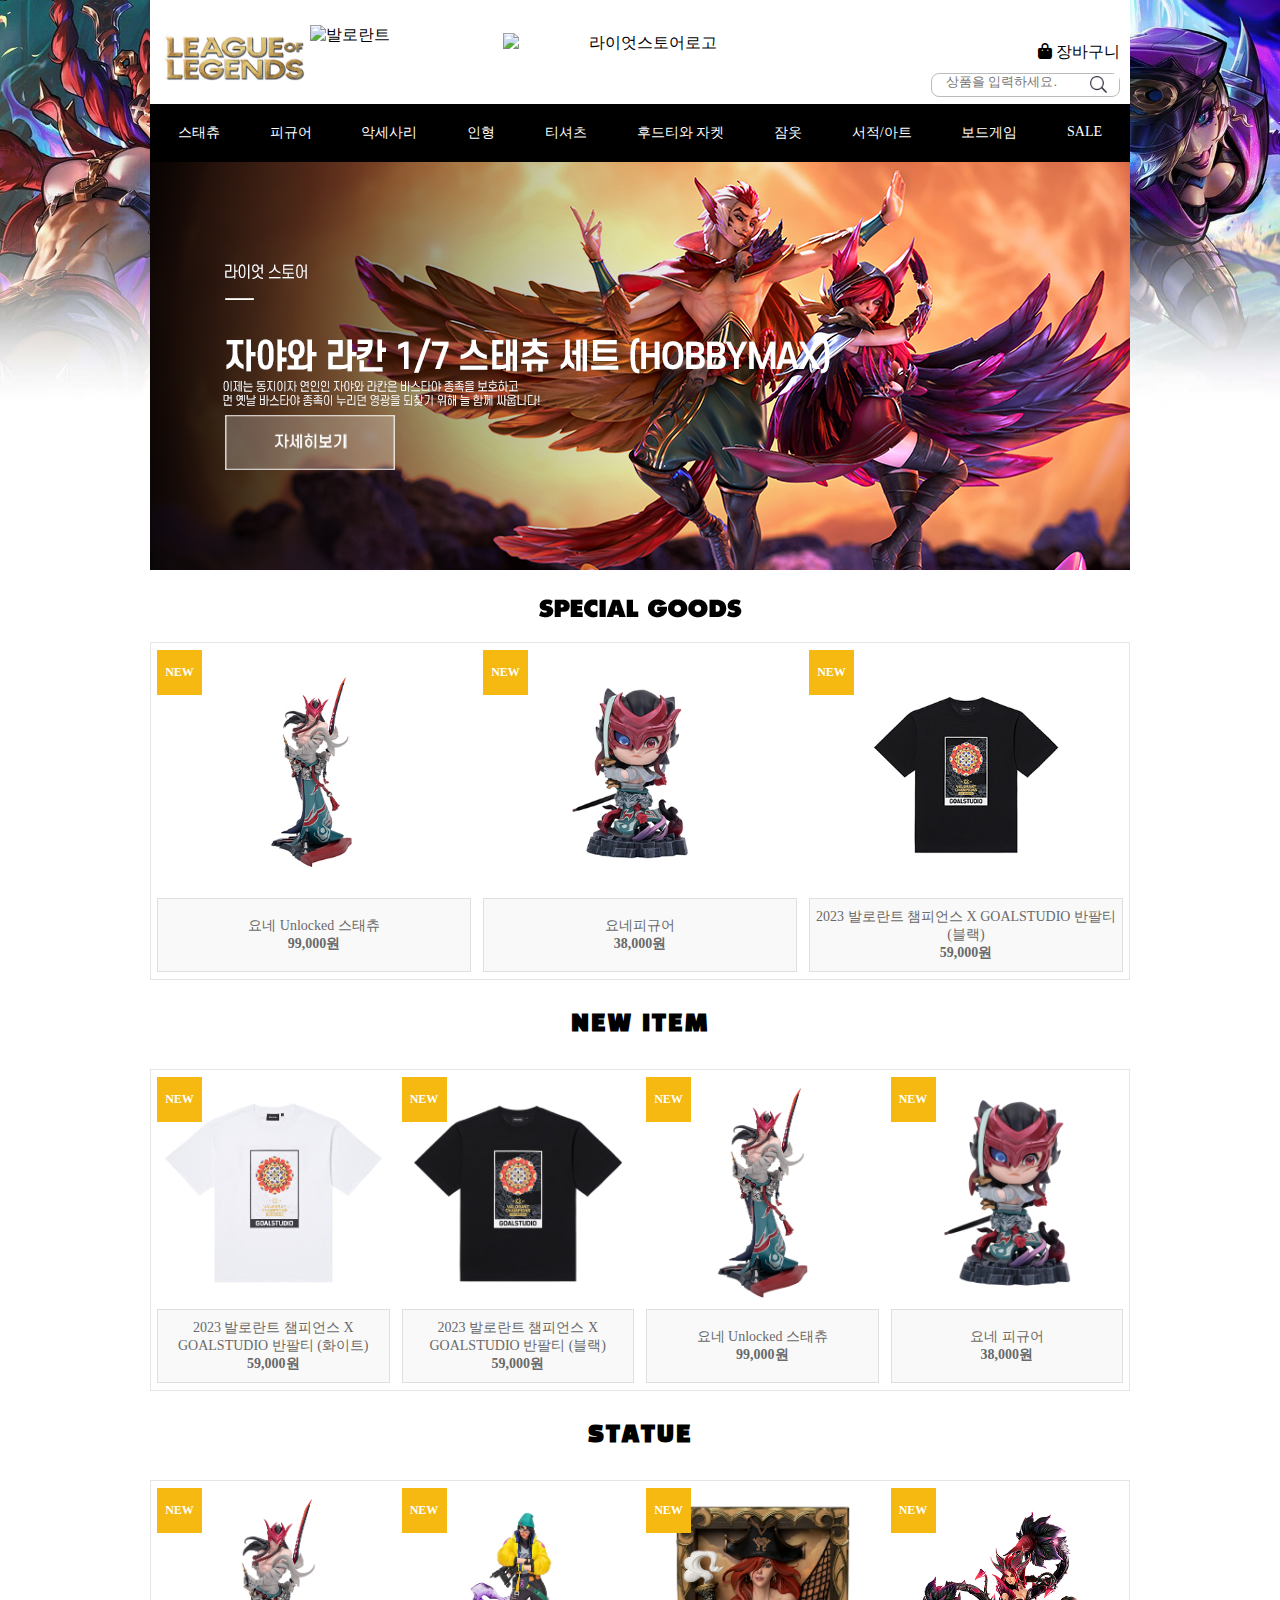
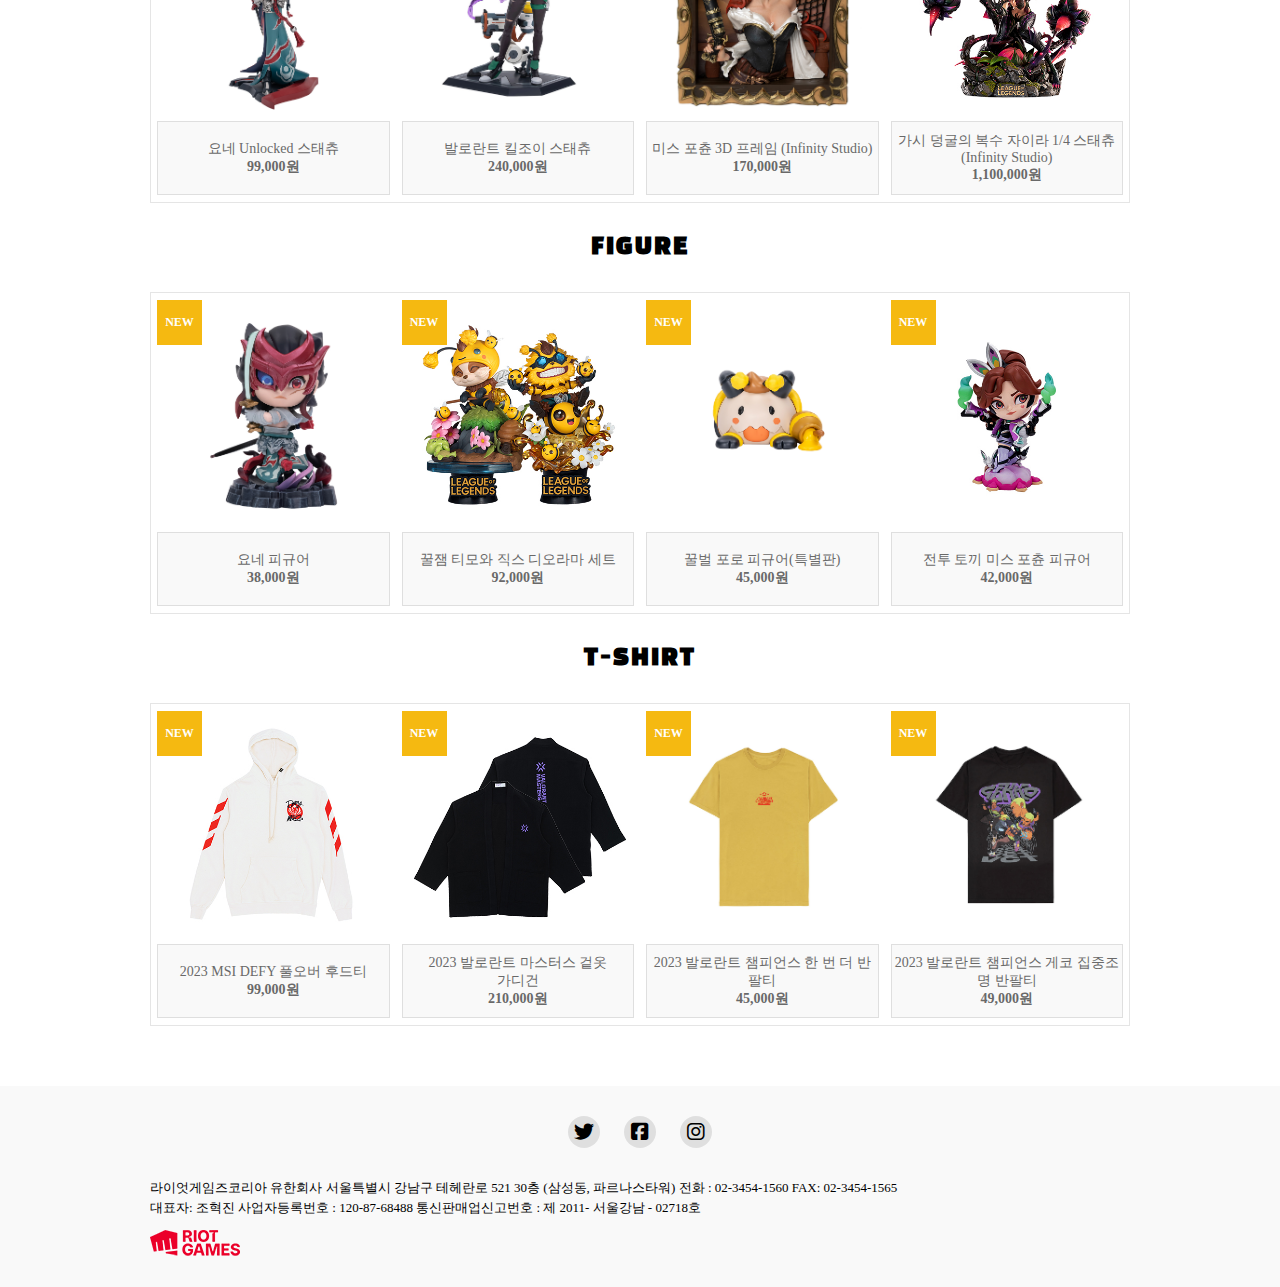
==== index.html @ c75b3605 "lol" ====
<!DOCTYPE html>
<html lang="ko">
  <head>
    <meta charset="UTF-8" />
    <meta name="viewport" content="width=device-width, initial-scale=1.0" />
    <title>Document</title>
    <link rel="stylesheet" href="./css/store.css" />
    <link rel="stylesheet" href="./css/hf.css" />
    <link
      rel="stylesheet"
      href="https://cdnjs.cloudflare.com/ajax/libs/font-awesome/6.4.2/css/all.min.css"
    />
    <link rel="preconnect" href="https://fonts.googleapis.com" />
    <link rel="preconnect" href="https://fonts.gstatic.com" crossorigin />
    <link
      href="https://fonts.googleapis.com/css2?family=Black+Han+Sans&display=swap"
      rel="stylesheet"
    />
    <script
      src="https://cdnjs.cloudflare.com/ajax/libs/jquery/1.12.4/jquery.min.js"
      integrity="sha512-jGsMH83oKe9asCpkOVkBnUrDDTp8wl+adkB2D+//JtlxO4SrLoJdhbOysIFQJloQFD+C4Fl1rMsQZF76JjV0eQ=="
      crossorigin="anonymous"
      referrerpolicy="no-referrer"
    ></script>
  </head>
  <body>
    <div id="wrap_store">
      <div class="wrap_head"></div>
      <!-- 카테고리 -->
      <div class="wrap_nav">
        <nav class="nav_list">
          <a href="#"><span>스태츄</span></a>
          <a href="#"><span>피규어</span></a>
          <a href="#"><span>악세사리</span></a>
          <a href="#"><span>인형</span></a>
          <a href="#"><span>티셔츠</span></a>
          <a href="#"><span>후드티와 자켓</span></a>
          <a href="#"><span>잠옷</span></a>
          <a href="#"><span>서적/아트</span></a>
          <a href="#"><span>보드게임</span></a>
          <a href="#"><span>SALE</span></a>
        </nav>
      </div>
      <!-- 메인이미지 -->
      <div class="wrap_img">
        <img
          src="./images/fb3252767ff8554541d62a13c228af9a1608fdbe.jpg"
          alt="메인이미지"
        />
      </div>
      <!-- 스페셜상품 -->
      <div class="wrap_good">
        <h2 class="title1_h2"></h2>
        <div class="wrap_good_items">
          <div class="wrap_item1">
            <div class="box_item">
              <span class="option new" ::before>
                <span class="option_text">NEW</span>
              </span>
            </div>
            <div class="item1_img">
              <div class="back">
                <a href="#"><i class="fas fa-search"></i></a>
                <a href="#"><i class="fa-solid fa-cart-shopping"></i></a>
              </div>
            </div>
            <div class="item_name">
              <p class="txt">요네 Unlocked 스태츄</p>
              <b>99,000원</b>
            </div>
          </div>
          <div class="wrap_item2">
            <div class="box_item">
              <span class="option new" ::before>
                <span class="option_text">NEW</span>
              </span>
            </div>
            <div class="item2_img">
              <div class="back">
                <a href="#"><i class="fas fa-search"></i></a>
                <a href="#"><i class="fa-solid fa-cart-shopping"></i></a>
              </div>
            </div>
            <div class="item_name">
              <p>요네피규어</p>
              <b>38,000원</b>
            </div>
          </div>
          <div class="wrap_item3">
            <div class="box_item">
              <span class="option new" ::before>
                <span class="option_text">NEW</span>
              </span>
            </div>
            <div class="item3_img">
              <div class="back">
                <a href="#"><i class="fas fa-search"></i></a>
                <a href="#"><i class="fa-solid fa-cart-shopping"></i></a>
              </div>
            </div>
            <div class="item_name">
              <p class="txt">
                2023 발로란트 챔피언스 X GOALSTUDIO 반팔티 (블랙)
              </p>
              <b>59,000원</b>
            </div>
          </div>
        </div>
      </div>
      <!-- 상품목록 -->
      <div class="wrap_list">
        <!-- 신상품 New item -->
        <div class="wrap_content1">
          <h2 class="title2_h2">NEW ITEM</h2>
          <div class="wrap_good_list">
            <div class="wrap_list1">
              <div class="box_item">
                <span class="option new" ::before>
                  <span class="option_text">NEW</span>
                </span>
              </div>
              <div class="list1_img">
                <div class="back">
                  <a href="detail.html"><i class="fas fa-search"></i></a>
                  <a href="#"><i class="fa-solid fa-cart-shopping"></i></a>
                </div>
              </div>
              <div class="item_name">
                <p>2023 발로란트 챔피언스 X GOALSTUDIO 반팔티 (화이트)</p>
                <b>59,000원</b>
              </div>
            </div>
            <div class="wrap_list2">
              <div class="box_item">
                <span class="option new" ::before>
                  <span class="option_text">NEW</span>
                </span>
              </div>
              <div class="list2_img">
                <div class="back">
                  <a href="detail.html"><i class="fas fa-search"></i></a>
                  <a href="#"><i class="fa-solid fa-cart-shopping"></i></a>
                </div>
              </div>
              <div class="item_name">
                <p>2023 발로란트 챔피언스 X GOALSTUDIO 반팔티 (블랙)</p>
                <b>59,000원</b>
              </div>
            </div>
            <div class="wrap_list3">
              <div class="box_item">
                <span class="option new" ::before>
                  <span class="option_text">NEW</span>
                </span>
              </div>

              <div class="list3_img">
                <div class="back">
                  <a href="#"><i class="fas fa-search"></i></a>
                  <a href="#"><i class="fa-solid fa-cart-shopping"></i></a>
                </div>
              </div>
              <div class="item_name">
                <p>요네 Unlocked 스태츄</p>
                <b>99,000원</b>
              </div>
            </div>
            <div class="wrap_list4">
              <div class="box_item">
                <span class="option new" ::before>
                  <span class="option_text">NEW</span>
                </span>
              </div>
              <div class="list4_img">
                <div class="back">
                  <a href="#"><i class="fas fa-search"></i></a>
                  <a href="#"><i class="fa-solid fa-cart-shopping"></i></a>
                </div>
              </div>
              <div class="item_name">
                <p>요네 피규어</p>
                <b>38,000원</b>
              </div>
            </div>
          </div>
        </div>
        <!-- 스태츄 statue -->
        <div class="wrap_content2">
          <h2 class="title2_h2">STATUE</h2>
          <div class="wrap_good_statue">
            <div class="wrap_statue1">
              <div class="box_item">
                <span class="option new" ::before>
                  <span class="option_text">NEW</span>
                </span>
              </div>

              <div class="statue1_img">
                <div class="back">
                  <a href="#"><i class="fas fa-search"></i></a>
                  <a href="#"><i class="fa-solid fa-cart-shopping"></i></a>
                </div>
              </div>
              <div class="item_name">
                <p>요네 Unlocked 스태츄</p>
                <b>99,000원</b>
              </div>
            </div>
            <div class="wrap_statue2">
              <div class="box_item">
                <span class="option new" ::before>
                  <span class="option_text">NEW</span>
                </span>
              </div>
              <div class="statue2_img">
                <div class="back">
                  <a href="#"><i class="fas fa-search"></i></a>
                  <a href="#"><i class="fa-solid fa-cart-shopping"></i></a>
                </div>
              </div>
              <div class="item_name">
                <p>발로란트 킬조이 스태츄</p>
                <b>240,000원</b>
              </div>
            </div>
            <div class="wrap_statue3">
              <div class="box_item">
                <span class="option new" ::before>
                  <span class="option_text">NEW</span>
                </span>
              </div>

              <div class="statue3_img">
                <div class="back">
                  <a href="#"><i class="fas fa-search"></i></a>
                  <a href="#"><i class="fa-solid fa-cart-shopping"></i></a>
                </div>
              </div>
              <div class="item_name">
                <p>미스 포츈 3D 프레임 (Infinity Studio)</p>
                <b>170,000원</b>
              </div>
            </div>
            <div class="wrap_statue4">
              <div class="box_item">
                <span class="option new" ::before>
                  <span class="option_text">NEW</span>
                </span>
              </div>
              <div class="statue4_img">
                <div class="back">
                  <a href="#"><i class="fas fa-search"></i></a>
                  <a href="#"><i class="fa-solid fa-cart-shopping"></i></a>
                </div>
              </div>
              <div class="item_name">
                <p>가시 덩굴의 복수 자이라 1/4 스태츄 (Infinity Studio)</p>
                <b>1,100,000원</b>
              </div>
            </div>
          </div>
        </div>
        <!-- 피규어 Figure-->
        <div class="wrap_content3">
          <h2 class="title2_h2">FIGURE</h2>
          <div class="wrap_good_figure">
            <div class="wrap_figure1">
              <div class="box_item">
                <span class="option new" ::before>
                  <span class="option_text">NEW</span>
                </span>
              </div>

              <div class="figure1_img">
                <div class="back">
                  <a href="#"><i class="fas fa-search"></i></a>
                  <a href="#"><i class="fa-solid fa-cart-shopping"></i></a>
                </div>
              </div>
              <div class="item_name">
                <p>요네 피규어</p>
                <b>38,000원</b>
              </div>
            </div>
            <div class="wrap_figure2">
              <div class="box_item">
                <span class="option new" ::before>
                  <span class="option_text">NEW</span>
                </span>
              </div>
              <div class="figure2_img">
                <div class="back">
                  <a href="#"><i class="fas fa-search"></i></a>
                  <a href="#"><i class="fa-solid fa-cart-shopping"></i></a>
                </div>
              </div>
              <div class="item_name">
                <p>꿀잼 티모와 직스 디오라마 세트</p>
                <b>92,000원</b>
              </div>
            </div>
            <div class="wrap_figure3">
              <div class="box_item">
                <span class="option new" ::before>
                  <span class="option_text">NEW</span>
                </span>
              </div>

              <div class="figure3_img">
                <div class="back">
                  <a href="#"><i class="fas fa-search"></i></a>
                  <a href="#"><i class="fa-solid fa-cart-shopping"></i></a>
                </div>
              </div>
              <div class="item_name">
                <p>꿀벌 포로 피규어(특별판)</p>
                <b>45,000원</b>
              </div>
            </div>
            <div class="wrap_figure4">
              <div class="box_item">
                <span class="option new" ::before>
                  <span class="option_text">NEW</span>
                </span>
              </div>
              <div class="figure4_img">
                <div class="back">
                  <a href="#"><i class="fas fa-search"></i></a>
                  <a href="#"><i class="fa-solid fa-cart-shopping"></i></a>
                </div>
              </div>
              <div class="item_name">
                <p>전투 토끼 미스 포츈 피규어</p>
                <b>42,000원</b>
              </div>
            </div>
          </div>
        </div>
        <div class="wrap_content4">
          <h2 class="title2_h2">T-SHIRT</h2>
          <div class="wrap_good_shirt">
            <div class="wrap_shirt1">
              <div class="box_item">
                <span class="option new" ::before>
                  <span class="option_text">NEW</span>
                </span>
              </div>

              <div class="shirt1_img">
                <div class="back">
                  <a href="#"><i class="fas fa-search"></i></a>
                  <a href="#"><i class="fa-solid fa-cart-shopping"></i></a>
                </div>
              </div>
              <div class="item_name">
                <p>2023 MSI DEFY 풀오버 후드티</p>
                <b>99,000원</b>
              </div>
            </div>
            <div class="wrap_shirt2">
              <div class="box_item">
                <span class="option new" ::before>
                  <span class="option_text">NEW</span>
                </span>
              </div>
              <div class="shirt2_img">
                <div class="back">
                  <a href="#"><i class="fas fa-search"></i></a>
                  <a href="#"><i class="fa-solid fa-cart-shopping"></i></a>
                </div>
              </div>
              <div class="item_name">
                <p>
                  2023 발로란트 마스터스 겉옷<br />
                  가디건
                </p>
                <b>210,000원</b>
              </div>
            </div>
            <div class="wrap_shirt3">
              <div class="box_item">
                <span class="option new" ::before>
                  <span class="option_text">NEW</span>
                </span>
              </div>

              <div class="shirt3_img">
                <div class="back">
                  <a href="#"><i class="fas fa-search"></i></a>
                  <a href="#"><i class="fa-solid fa-cart-shopping"></i></a>
                </div>
              </div>
              <div class="item_name">
                <p>2023 발로란트 챔피언스 한 번 더 반팔티</p>
                <b>45,000원</b>
              </div>
            </div>
            <div class="wrap_shirt4">
              <div class="box_item">
                <span class="option new" ::before>
                  <span class="option_text">NEW</span>
                </span>
              </div>
              <div class="shirt4_img">
                <div class="back">
                  <a href="#"><i class="fas fa-search"></i></a>
                  <a href="#"><i class="fa-solid fa-cart-shopping"></i></a>
                </div>
              </div>
              <div class="item_name">
                <p>2023 발로란트 챔피언스 게코 집중조명 반팔티</p>
                <b>49,000원</b>
              </div>
            </div>
          </div>
        </div>
      </div>
    </div>

    <div class="store_footer"></div>

    <script src="./js/common.js"></script>
  </body>
</html>
---- css/store.css ----
@charset "UTF-8";
* {
  padding: 0;
  margin: 0;
}
a {
  text-decoration: none;
  color: inherit;
}
/* input 클릭시 안에 테두리 제거 */
input:focus {
  outline: none;
}
b {
  font-weight: bold;
}
h2 {
  font-family: "Black Han Sans", sans-serif;
  letter-spacing: 2px;
  font-size: 23px;
}
/* body 배경화면 */
body {
  background-image: url(../images/i8268737542.jpg);
  background-repeat: no-repeat;
  background-size: 100% auto;
}
/* 페이지 크기 */
#wrap_store {
  background-color: #fff;
  max-width: 980px;
  margin: 0 auto;
}
/* 후버했을때 이미지  */
.wrap_good img,
.wrap_list img {
  position: relative;
  transition: all 0.5s;
}
/* 이미지 뒤에 내용 숨기기 */
.wrap_good .back,
.wrap_list .back {
  position: absolute;
  background: rgba(0, 0, 0, 0.5);
  width: 100%;
  height: 100%;
  display: flex;
  color: #fff;
  font-size: 30px;
  align-items: center;
  justify-content: center;
  opacity: 0;
}
/* 후버헀을때 .back 내용 보여주기 */
.wrap_good .back:hover,
.wrap_list .back:hover {
  opacity: 1;
  transition: 0.5s;
}
.wrap_good .back a,
.wrap_list .back a {
  margin: 0 10px;
}
/* 리그오브레전드 로고 */
#riot-store {
  position: absolute;
  top: 32px;
  left: 0px;
  width: 150px;
  height: 52px;
}
/* 발로란트 로고 */
#Valorant {
  position: absolute;
  top: 25px;
  left: 150px;
  width: 90px;
  height: 62.63px;
}
/* 라이엇스토어 로고 */
#riot-store_logo {
  display: inline-block;
  max-width: 467px;
  padding-top: 33px;
  padding-bottom: 20px;
  margin: 0 auto;
  text-align: center;
  position: relative;
}
/* 라이엇스토어 로고이미지 크기 */
.wrap_head .lol_logo .riot-store_logoimg {
  display: inline-block;
  width: 285px;
}
/* nav 카테고리 */
.wrap_nav {
  position: relative;
  background-color: #000;
  padding: 0 20px 0 20px;
}
.wrap_nav .nav_list {
  padding: 20px 0;
  white-space: nowrap;
  display: flex;
  justify-content: space-between;
}
.wrap_nav .nav_list a {
  color: #fff;
  font-size: 14px;
  vertical-align: middle;
  height: 18px;
}
.wrap_nav .nav_list span {
  margin: 0 8px;
}

/* 상품목록(special_goods */
.wrap_good .title1_h2 {
  background-image: url(../images/tit_special_goods.png);
  text-align: center;
  width: 100%;
  height: 68px;
  background-repeat: no-repeat;
  background-position: 50% 50%;
}

/* 옵션 new  */
.wrap_good_items {
  position: relative;
  display: flex;
  justify-content: space-between;
  border: 1px solid rgba(0, 0, 0, 0.1);
}
/* 스페셜상품 3개 리스트 크기 */
.wrap_good_items > div {
  width: 32.5%;
  padding: 7px 6px;
}
/* NEW 박스 */
.wrap_good_items .box_item .option {
  background-color: rgb(245, 185, 17);
  color: rgb(255, 255, 255);
  font-weight: bold;
  display: block;
  position: absolute;
  width: 45px;
  height: 45px;
  z-index: 1;
  font-size: 12px;
  display: flex;
  align-items: center;
  justify-content: center;
}
/* 상품 이름 및 가격 */
.wrap_good_items .item_name {
  position: relative;
  background-color: #f9f9f9;
  display: flex;
  flex-direction: column;
  justify-content: center;
  height: 74px;
  text-align: center;
  font-size: 14px;
  color: #696969;
  box-sizing: border-box;
  border: 1px solid rgba(0, 0, 0, 0.1);
}
/* 이미지 크기 */
.wrap_good_items .item1_img,
.item2_img,
.item3_img {
  background-repeat: no-repeat;
  background-size: cover;
  background-position: 50% 50%;
  position: relative;
  padding-bottom: 78.86%;
  width: 100%;
  overflow: hidden;
}
/* 각 상품 이미지 */
.wrap_good_items .wrap_item1 .item1_img {
  background-image: url(../images/838ac621820809ecd038a1af10cb50bce41c3e02.jpg);
}
.wrap_good_items .wrap_item2 .item2_img {
  background-image: url(../images/c955e456f5ebb3f2967bccaa2443e8862cb1e2c4.jpg);
}
.wrap_good_items .wrap_item3 .item3_img {
  background-image: url(../images/fd10b93ea2da5cdd455cbed3bfba42358416c0bc.jpg);
}

/* wrap_list 신상품 */
.wrap_good_list {
  position: relative;
  display: flex;
  justify-content: space-between;
  border: 1px solid rgba(0, 0, 0, 0.1);
}
.wrap_good_list > div {
  width: 24%;
  padding: 7px 6px;
}
.wrap_good_list .box_item .option {
  background-color: rgb(245, 185, 17);
  color: rgb(255, 255, 255);
  font-weight: bold;
  display: block;
  position: absolute;
  width: 45px;
  height: 45px;
  z-index: 1;
  font-size: 12px;
  display: flex;
  align-items: center;
  justify-content: center;
}
.wrap_list .title2_h2 {
  padding: 30px 0;
  text-align: center;
}
.wrap_good_list .item_name {
  position: relative;
  background-color: #f9f9f9;
  display: flex;
  flex-direction: column;
  justify-content: center;
  height: 74px;
  text-align: center;
  font-size: 14px;
  color: #696969;
  box-sizing: border-box;
  border: 1px solid rgba(0, 0, 0, 0.1);
}
.wrap_good_list .list1_img,
.list2_img,
.list3_img,
.list4_img {
  background-repeat: no-repeat;
  background-size: cover;
  background-position: 50% 50%;
  position: relative;
  padding-bottom: 100%;
  width: 100%;
  overflow: hidden;
}
.wrap_good_list .wrap_list1 .list1_img {
  background-image: url(../images/list_1.jpg);
}
.wrap_good_list .wrap_list2 .list2_img {
  background-image: url(../images/list_2.jpg);
}
.wrap_good_list .wrap_list3 .list3_img {
  background-image: url(../images/list_3.jpg);
}
.wrap_good_list .wrap_list4 .list4_img {
  background-image: url(../images/list_4.jpg);
}
/* 스태츄 statue */
.wrap_good_statue {
  position: relative;
  display: flex;
  justify-content: space-between;
  border: 1px solid rgba(0, 0, 0, 0.1);
}
.wrap_good_statue > div {
  width: 24%;
  padding: 7px 6px;
}
.wrap_good_statue .box_item .option {
  background-color: rgb(245, 185, 17);
  color: rgb(255, 255, 255);
  font-weight: bold;
  display: block;
  position: absolute;
  width: 45px;
  height: 45px;
  z-index: 1;
  font-size: 12px;
  display: flex;
  align-items: center;
  justify-content: center;
}
.wrap_good_statue .item_name {
  position: relative;
  background-color: #f9f9f9;
  display: flex;
  flex-direction: column;
  justify-content: center;
  height: 74px;
  text-align: center;
  font-size: 14px;
  color: #696969;
  box-sizing: border-box;
  border: 1px solid rgba(0, 0, 0, 0.1);
}
.wrap_good_statue .statue1_img,
.statue2_img,
.statue3_img,
.statue4_img {
  background-repeat: no-repeat;
  background-size: cover;
  background-position: 50% 50%;
  position: relative;
  padding-bottom: 100%;
  width: 100%;
  overflow: hidden;
}
.wrap_good_statue .wrap_statue1 .statue1_img {
  background-image: url(../images/statue_1.jpg);
}
.wrap_good_statue .wrap_statue2 .statue2_img {
  background-image: url(../images/statue_2.jpg);
}
.wrap_good_statue .wrap_statue3 .statue3_img {
  background-image: url(../images/statue_3.png);
}
.wrap_good_statue .wrap_statue4 .statue4_img {
  background-image: url(../images/statue_4.jpg);
}
/* 피규어 figure */
.wrap_good_figure {
  position: relative;
  display: flex;
  justify-content: space-between;
  border: 1px solid rgba(0, 0, 0, 0.1);
}
.wrap_good_figure > div {
  width: 24%;
  padding: 7px 6px;
}
.wrap_good_figure .box_item .option {
  background-color: rgb(245, 185, 17);
  color: rgb(255, 255, 255);
  font-weight: bold;
  display: block;
  position: absolute;
  width: 45px;
  height: 45px;
  z-index: 1;
  font-size: 12px;
  display: flex;
  align-items: center;
  justify-content: center;
}
.wrap_good_figure .item_name {
  position: relative;
  background-color: #f9f9f9;
  display: flex;
  flex-direction: column;
  justify-content: center;
  height: 74px;
  text-align: center;
  font-size: 14px;
  color: #696969;
  box-sizing: border-box;
  border: 1px solid rgba(0, 0, 0, 0.1);
}
.wrap_good_figure .figure1_img,
.figure2_img,
.figure3_img,
.figure4_img {
  background-repeat: no-repeat;
  background-size: cover;
  background-position: 50% 50%;
  position: relative;
  padding-bottom: 100%;
  width: 100%;
  overflow: hidden;
}
.wrap_good_figure .wrap_figure1 .figure1_img {
  background-image: url(../images/figure_1.jpg);
}
.wrap_good_figure .wrap_figure2 .figure2_img {
  background-image: url(../images/figure_2.jpg);
}
.wrap_good_figure .wrap_figure3 .figure3_img {
  background-image: url(../images/figure_3.png);
}
.wrap_good_figure .wrap_figure4 .figure4_img {
  background-image: url(../images/figure_4.jpg);
}
/* 티셔츠 T-shirt */
.wrap_good_shirt {
  position: relative;
  display: flex;
  justify-content: space-between;
  border: 1px solid rgba(0, 0, 0, 0.1);
}
.wrap_good_shirt > div {
  width: 24%;
  padding: 7px 6px;
}
.wrap_good_shirt .box_item .option {
  background-color: rgb(245, 185, 17);
  color: rgb(255, 255, 255);
  font-weight: bold;
  display: block;
  position: absolute;
  width: 45px;
  height: 45px;
  z-index: 1;
  font-size: 12px;
  display: flex;
  align-items: center;
  justify-content: center;
}
.wrap_good_shirt .item_name {
  position: relative;
  background-color: #f9f9f9;
  display: flex;
  flex-direction: column;
  justify-content: center;
  height: 74px;
  text-align: center;
  font-size: 14px;
  color: #696969;
  box-sizing: border-box;
  border: 1px solid rgba(0, 0, 0, 0.1);
}
.wrap_good_shirt .shirt1_img,
.shirt2_img,
.shirt3_img,
.shirt4_img {
  background-repeat: no-repeat;
  background-size: cover;
  background-position: 50% 50%;
  position: relative;
  padding-bottom: 100%;
  width: 100%;
  overflow: hidden;
}
.wrap_good_shirt .wrap_shirt1 .shirt1_img {
  background-image: url(../images/shirt_1.jpg);
}
.wrap_good_shirt .wrap_shirt2 .shirt2_img {
  background-image: url(../images/shirt_2.jpg);
}
.wrap_good_shirt .wrap_shirt3 .shirt3_img {
  background-image: url(../images/shirt_3.jpg);
}
.wrap_good_shirt .wrap_shirt4 .shirt4_img {
  background-image: url(../images/shirt_4.jpg);
}
---- css/hf.css ----
@charset "UTF-8";
* {
  padding: 0;
  margin: 0;
}
a {
  text-decoration: none;
  color: inherit;
}
/* header */
.wrap_head {
  background-color: #fff;
  max-width: 980px;
  margin: 0 auto;
  position: relative;
  z-index: 10;
  overflow: hidden;
  height: 104px;
}
.store_bag {
  position: absolute;
  top: 40%;
  right: 0;
  padding-right: 10px;
  padding-bottom: 10px;
}
/* input 박스  */
.wrap_head .search_box {
  position: absolute;
  top: 100%;
  right: 0;
  height: 24px;
  box-sizing: border-box;
  margin-right: 10px;
  border: 1px solid #bbb;
  border-radius: 8px;
  font-size: 14px;
  padding-left: 10px;
}
.wrap_head .search_box img {
  position: absolute;
  width: 17px;
  top: 2px;
  right: 12px;
  margin: 0;
}
.wrap_head .lol_logo {
  display: flex;
}
.wrap_head .lol_logo img:first-child {
  padding-left: 10px;
}
/* 리그오브레전드 로고 */
#riot-store {
  position: absolute;
  top: 32px;
  left: 0px;
  width: 150px;
  height: 52px;
}
/* 발로란트 로고 */
#Valorant {
  position: absolute;
  top: 25px;
  left: 150px;
  width: 90px;
  height: 62.63px;
}
/* 라이엇스토어 로고 */
#riot-store_logo {
  display: inline-block;
  max-width: 467px;
  padding-top: 33px;
  padding-bottom: 20px;
  margin: 0 auto;
  text-align: center;
  position: relative;
}
/* 라이엇스토어 로고이미지 크기 */
.wrap_head .lol_logo .riot-store_logoimg {
  display: inline-block;
  width: 285px;
}
/* footer */
.store_footer {
  margin: 0 auto;
  padding: 30px 0px 0px 0px;
  text-align: center;
}
.store_footer_inner {
  background-color: #f9f9f9;
  padding: 30px 0;
}
.store_footer_inner address {
  font-style: normal;
  width: 980px;
  text-align: left;
  display: inline-block;
}
.store_footer_inner .sns .blind {
  position: absolute;
  width: 0px;
  height: 0px;
  overflow: hidden;
  text-indent: -9999px;
  line-height: 0px;
  font-size: 0px;
  text-align: center;
}
.store_footer_inner .sns {
  padding-bottom: 30px;
}
.store_footer_inner .sns a {
  display: inline-block;
  font-size: 20px;
  width: 32px;
  height: 32px;
  line-height: 32px;
  border-radius: 50%;
  background: rgba(0, 0, 0, 0.1);
  margin: 0 10px;
}
.store_footer_inner .info {
  line-height: 20px;
  font-size: 13px;
}
.store_footer_inner .info img {
  padding-top: 10px;
  display: block;
  text-align: center;
}
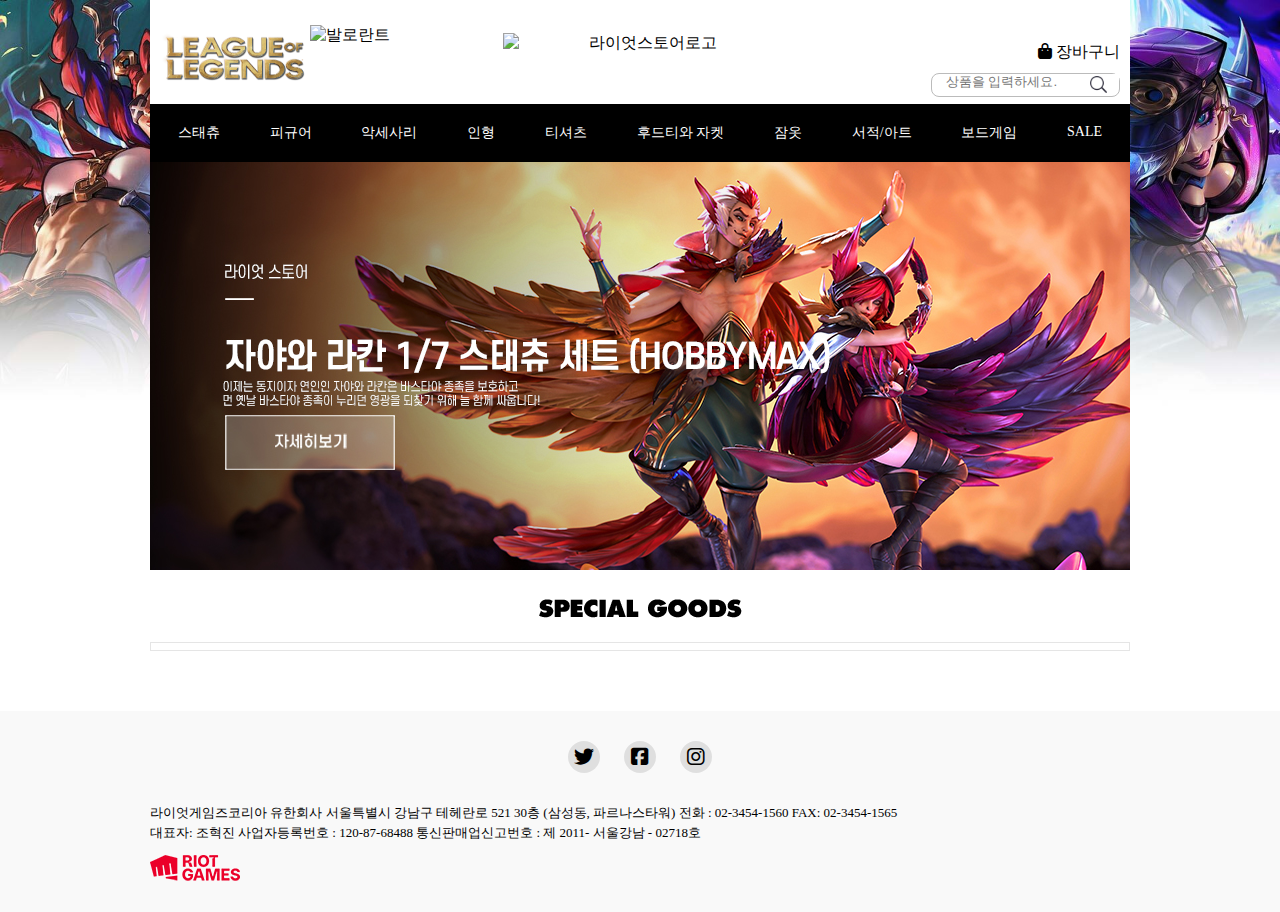
==== commit 954f19d6: "HTML 변경" ====
--- a/index.html
+++ b/index.html
@@ -52,13 +52,14 @@
       <div class="wrap_good">
         <h2 class="title1_h2"></h2>
         <div class="wrap_good_items">
-          <div class="wrap_item1">
+          <!-- <div class="wrap_item">
             <div class="box_item">
               <span class="option new" ::before>
                 <span class="option_text">NEW</span>
               </span>
             </div>
-            <div class="item1_img">
+            <div class="item_img">
+              <img src="./images/01_special/specialgoods_1.jpg" alt="" />
               <div class="back">
                 <a href="#"><i class="fas fa-search"></i></a>
                 <a href="#"><i class="fa-solid fa-cart-shopping"></i></a>
@@ -68,52 +69,16 @@
               <p class="txt">요네 Unlocked 스태츄</p>
               <b>99,000원</b>
             </div>
-          </div>
-          <div class="wrap_item2">
-            <div class="box_item">
-              <span class="option new" ::before>
-                <span class="option_text">NEW</span>
-              </span>
-            </div>
-            <div class="item2_img">
-              <div class="back">
-                <a href="#"><i class="fas fa-search"></i></a>
-                <a href="#"><i class="fa-solid fa-cart-shopping"></i></a>
-              </div>
-            </div>
-            <div class="item_name">
-              <p>요네피규어</p>
-              <b>38,000원</b>
-            </div>
-          </div>
-          <div class="wrap_item3">
-            <div class="box_item">
-              <span class="option new" ::before>
-                <span class="option_text">NEW</span>
-              </span>
-            </div>
-            <div class="item3_img">
-              <div class="back">
-                <a href="#"><i class="fas fa-search"></i></a>
-                <a href="#"><i class="fa-solid fa-cart-shopping"></i></a>
-              </div>
-            </div>
-            <div class="item_name">
-              <p class="txt">
-                2023 발로란트 챔피언스 X GOALSTUDIO 반팔티 (블랙)
-              </p>
-              <b>59,000원</b>
-            </div>
-          </div>
+          </div>-->
         </div>
       </div>
       <!-- 상품목록 -->
-      <div class="wrap_list">
-        <!-- 신상품 New item -->
-        <div class="wrap_content1">
+      <!-- <div class="wrap_list"> -->
+      <!-- 신상품 New item -->
+      <!-- <div class="wrap_content1">
           <h2 class="title2_h2">NEW ITEM</h2>
-          <div class="wrap_good_list">
-            <div class="wrap_list1">
+          <div class="wrap_good_list"> -->
+      <!-- <div class="wrap_list">
               <div class="box_item">
                 <span class="option new" ::before>
                   <span class="option_text">NEW</span>
@@ -181,11 +146,11 @@
                 <p>요네 피규어</p>
                 <b>38,000원</b>
               </div>
-            </div>
-          </div>
-        </div>
-        <!-- 스태츄 statue -->
-        <div class="wrap_content2">
+            </div> -->
+      <!-- </div>
+        </div> -->
+      <!-- 스태츄 statue -->
+      <!-- <div class="wrap_content2">
           <h2 class="title2_h2">STATUE</h2>
           <div class="wrap_good_statue">
             <div class="wrap_statue1">
@@ -259,9 +224,9 @@
               </div>
             </div>
           </div>
-        </div>
-        <!-- 피규어 Figure-->
-        <div class="wrap_content3">
+        </div> -->
+      <!-- 피규어 Figure-->
+      <!-- <div class="wrap_content3">
           <h2 class="title2_h2">FIGURE</h2>
           <div class="wrap_good_figure">
             <div class="wrap_figure1">
@@ -335,8 +300,9 @@
               </div>
             </div>
           </div>
-        </div>
-        <div class="wrap_content4">
+        </div> -->
+      <!-- 티셔츠 -->
+      <!-- <div class="wrap_content4">
           <h2 class="title2_h2">T-SHIRT</h2>
           <div class="wrap_good_shirt">
             <div class="wrap_shirt1">
@@ -413,12 +379,29 @@
               </div>
             </div>
           </div>
-        </div>
-      </div>
+        </div> -->
     </div>
 
     <div class="store_footer"></div>
 
     <script src="./js/common.js"></script>
+    <!-- json 데이터 비동기  -->
+    <script>
+      let data = "";
+      $.ajax({
+        type: "GET",
+        url: "./js/data.json",
+        dataType: "json",
+        success: function (rdata) {
+          data = rdata.specialgoods;
+          usedata("특별상품");
+        },
+        error: function (xhr) {
+          alert(xhr.status + "/" + xhr.errorText);
+        },
+      });
+    </script>
+
+    <script src="./js/prdlist.js"></script>
   </body>
 </html>
--- a/css/store.css
+++ b/css/store.css
@@ -8,9 +8,7 @@
   color: inherit;
 }
 /* input 클릭시 안에 테두리 제거 */
-input:focus {
-  outline: none;
-}
+
 b {
   font-weight: bold;
 }
@@ -25,42 +23,52 @@
   background-repeat: no-repeat;
   background-size: 100% auto;
 }
+
+ul li {
+  list-style: none;
+}
+
 /* 페이지 크기 */
 #wrap_store {
   background-color: #fff;
   max-width: 980px;
   margin: 0 auto;
 }
-/* 후버했을때 이미지  */
-.wrap_good img,
-.wrap_list img {
-  position: relative;
+
+.item_img {
+  position: relative;
+  overflow: hidden;
+}
+/* 아이콘 및 배경 투명 및 불투명 */
+.item_img .back {
+  position: absolute;
+  left: 0;
+  right: 0;
+  top: 0;
+  bottom: 0;
+  color: #fff;
+  font-size: 40px;
+  background: rgba(0, 0, 0, 0.5);
+  display: flex;
+  align-items: center;
+  justify-content: center;
+  opacity: 0;
   transition: all 0.5s;
 }
-/* 이미지 뒤에 내용 숨기기 */
-.wrap_good .back,
-.wrap_list .back {
-  position: absolute;
-  background: rgba(0, 0, 0, 0.5);
-  width: 100%;
-  height: 100%;
-  display: flex;
-  color: #fff;
-  font-size: 30px;
-  align-items: center;
-  justify-content: center;
-  opacity: 0;
-}
-/* 후버헀을때 .back 내용 보여주기 */
-.wrap_good .back:hover,
-.wrap_list .back:hover {
+.item_img .back a {
+  margin: 0 10px;
+}
+.item_img .back .fa-search:hover {
+  color: #e63740;
+}
+.item_img .back .fa-cart-shopping:hover {
+  color: #e63740;
+}
+/* 후버했을때 보여지기 */
+.item_img .back:hover {
   opacity: 1;
-  transition: 0.5s;
-}
-.wrap_good .back a,
-.wrap_list .back a {
-  margin: 0 10px;
-}
+}
+
 /* 리그오브레전드 로고 */
 #riot-store {
   position: absolute;
@@ -118,7 +126,7 @@
 .wrap_good .title1_h2 {
   background-image: url(../images/tit_special_goods.png);
   text-align: center;
-  width: 100%;
+  /* width: 100%; */
   height: 68px;
   background-repeat: no-repeat;
   background-position: 50% 50%;
@@ -126,15 +134,21 @@
 
 /* 옵션 new  */
 .wrap_good_items {
-  position: relative;
-  display: flex;
-  justify-content: space-between;
-  border: 1px solid rgba(0, 0, 0, 0.1);
-}
+  border: 1px solid rgba(0, 0, 0, 0.1);
+  padding: 7px 6px 0 6px;
+}
+
 /* 스페셜상품 3개 리스트 크기 */
-.wrap_good_items > div {
-  width: 32.5%;
-  padding: 7px 6px;
+.wrap_item {
+  display: flex;
+  justify-content: space-between;
+  flex-wrap: wrap;
+}
+.wrap_item li {
+  margin: 10px 0;
+}
+.wrap_item > li {
+  width: 23.5%;
 }
 /* NEW 박스 */
 .wrap_good_items .box_item .option {
@@ -166,28 +180,9 @@
   border: 1px solid rgba(0, 0, 0, 0.1);
 }
 /* 이미지 크기 */
-.wrap_good_items .item1_img,
-.item2_img,
-.item3_img {
-  background-repeat: no-repeat;
-  background-size: cover;
-  background-position: 50% 50%;
-  position: relative;
-  padding-bottom: 78.86%;
+.wrap_good_items .item_img img {
   width: 100%;
-  overflow: hidden;
-}
-/* 각 상품 이미지 */
-.wrap_good_items .wrap_item1 .item1_img {
-  background-image: url(../images/838ac621820809ecd038a1af10cb50bce41c3e02.jpg);
-}
-.wrap_good_items .wrap_item2 .item2_img {
-  background-image: url(../images/c955e456f5ebb3f2967bccaa2443e8862cb1e2c4.jpg);
-}
-.wrap_good_items .wrap_item3 .item3_img {
-  background-image: url(../images/fd10b93ea2da5cdd455cbed3bfba42358416c0bc.jpg);
-}
-
+}
 /* wrap_list 신상품 */
 .wrap_good_list {
   position: relative;
--- a/css/hf.css
+++ b/css/hf.css
@@ -6,6 +6,9 @@
 a {
   text-decoration: none;
   color: inherit;
+}
+input:focus {
+  outline: none;
 }
 /* header */
 .wrap_head {
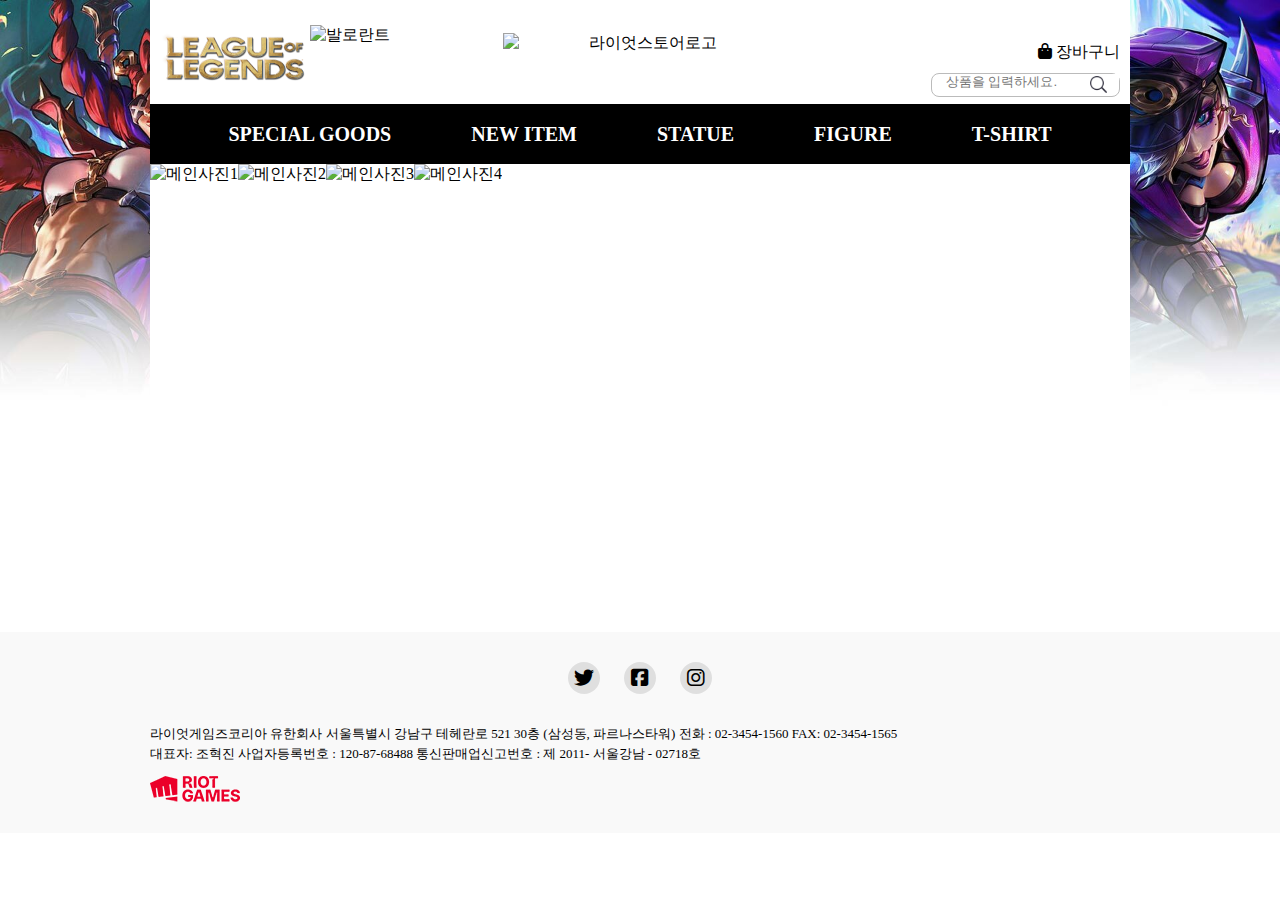
==== commit fae727d1: "JSON연결" ====
--- a/index.html
+++ b/index.html
@@ -29,30 +29,47 @@
       <!-- 카테고리 -->
       <div class="wrap_nav">
         <nav class="nav_list">
-          <a href="#"><span>스태츄</span></a>
-          <a href="#"><span>피규어</span></a>
-          <a href="#"><span>악세사리</span></a>
-          <a href="#"><span>인형</span></a>
-          <a href="#"><span>티셔츠</span></a>
-          <a href="#"><span>후드티와 자켓</span></a>
-          <a href="#"><span>잠옷</span></a>
-          <a href="#"><span>서적/아트</span></a>
-          <a href="#"><span>보드게임</span></a>
-          <a href="#"><span>SALE</span></a>
+          <a href="#"><span>SPECIAL GOODS</span></a>
+          <a href="#"><span>NEW ITEM</span></a>
+          <a href="#"><span>STATUE</span></a>
+          <a href="#"><span>FIGURE</span></a>
+          <a href="#"><span>T-SHIRT</span></a>
         </nav>
       </div>
       <!-- 메인이미지 -->
       <div class="wrap_img">
-        <img
-          src="./images/fb3252767ff8554541d62a13c228af9a1608fdbe.jpg"
-          alt="메인이미지"
-        />
+        <ul>
+          <li>
+            <a href="javascript:;"></a
+            ><img src="./images/MAIN/main_1.jpg" alt="메인사진1" />
+          </li>
+          <li>
+            <a href="javascript:;"></a
+            ><img src="./images/MAIN/main_2.jpg" alt="메인사진2" />
+          </li>
+          <li>
+            <a href="javascript:;"></a
+            ><img src="./images/MAIN/main_3.jpg" alt="메인사진3" />
+          </li>
+          <li>
+            <a href="javascript:;"></a
+            ><img src="./images/MAIN/main_4.jpg" alt="메인사진4" />
+          </li>
+        </ul>
+        <div class="mbtn">
+          <button type="button">
+            <i class="fa-solid fa-angles-left"></i>
+          </button>
+          <button type="button">
+            <i class="fa-solid fa-angles-right"></i>
+          </button>
+        </div>
       </div>
       <!-- 스페셜상품 -->
       <div class="wrap_good">
-        <h2 class="title1_h2"></h2>
-        <div class="wrap_good_items">
-          <!-- <div class="wrap_item">
+        <!-- <h2 class="title1_h2"></h2>
+        <div class="wrap_good_items"> -->
+        <!-- <div class="wrap_item">
             <div class="box_item">
               <span class="option new" ::before>
                 <span class="option_text">NEW</span>
@@ -70,319 +87,37 @@
               <b>99,000원</b>
             </div>
           </div>-->
-        </div>
+        <!-- </div> -->
       </div>
-      <!-- 상품목록 -->
-      <!-- <div class="wrap_list"> -->
-      <!-- 신상품 New item -->
-      <!-- <div class="wrap_content1">
-          <h2 class="title2_h2">NEW ITEM</h2>
-          <div class="wrap_good_list"> -->
-      <!-- <div class="wrap_list">
-              <div class="box_item">
-                <span class="option new" ::before>
-                  <span class="option_text">NEW</span>
-                </span>
-              </div>
-              <div class="list1_img">
-                <div class="back">
-                  <a href="detail.html"><i class="fas fa-search"></i></a>
-                  <a href="#"><i class="fa-solid fa-cart-shopping"></i></a>
-                </div>
-              </div>
-              <div class="item_name">
-                <p>2023 발로란트 챔피언스 X GOALSTUDIO 반팔티 (화이트)</p>
-                <b>59,000원</b>
-              </div>
-            </div>
-            <div class="wrap_list2">
-              <div class="box_item">
-                <span class="option new" ::before>
-                  <span class="option_text">NEW</span>
-                </span>
-              </div>
-              <div class="list2_img">
-                <div class="back">
-                  <a href="detail.html"><i class="fas fa-search"></i></a>
-                  <a href="#"><i class="fa-solid fa-cart-shopping"></i></a>
-                </div>
-              </div>
-              <div class="item_name">
-                <p>2023 발로란트 챔피언스 X GOALSTUDIO 반팔티 (블랙)</p>
-                <b>59,000원</b>
-              </div>
-            </div>
-            <div class="wrap_list3">
-              <div class="box_item">
-                <span class="option new" ::before>
-                  <span class="option_text">NEW</span>
-                </span>
-              </div>
-
-              <div class="list3_img">
-                <div class="back">
-                  <a href="#"><i class="fas fa-search"></i></a>
-                  <a href="#"><i class="fa-solid fa-cart-shopping"></i></a>
-                </div>
-              </div>
-              <div class="item_name">
-                <p>요네 Unlocked 스태츄</p>
-                <b>99,000원</b>
-              </div>
-            </div>
-            <div class="wrap_list4">
-              <div class="box_item">
-                <span class="option new" ::before>
-                  <span class="option_text">NEW</span>
-                </span>
-              </div>
-              <div class="list4_img">
-                <div class="back">
-                  <a href="#"><i class="fas fa-search"></i></a>
-                  <a href="#"><i class="fa-solid fa-cart-shopping"></i></a>
-                </div>
-              </div>
-              <div class="item_name">
-                <p>요네 피규어</p>
-                <b>38,000원</b>
-              </div>
-            </div> -->
-      <!-- </div>
-        </div> -->
-      <!-- 스태츄 statue -->
-      <!-- <div class="wrap_content2">
-          <h2 class="title2_h2">STATUE</h2>
-          <div class="wrap_good_statue">
-            <div class="wrap_statue1">
-              <div class="box_item">
-                <span class="option new" ::before>
-                  <span class="option_text">NEW</span>
-                </span>
-              </div>
-
-              <div class="statue1_img">
-                <div class="back">
-                  <a href="#"><i class="fas fa-search"></i></a>
-                  <a href="#"><i class="fa-solid fa-cart-shopping"></i></a>
-                </div>
-              </div>
-              <div class="item_name">
-                <p>요네 Unlocked 스태츄</p>
-                <b>99,000원</b>
-              </div>
-            </div>
-            <div class="wrap_statue2">
-              <div class="box_item">
-                <span class="option new" ::before>
-                  <span class="option_text">NEW</span>
-                </span>
-              </div>
-              <div class="statue2_img">
-                <div class="back">
-                  <a href="#"><i class="fas fa-search"></i></a>
-                  <a href="#"><i class="fa-solid fa-cart-shopping"></i></a>
-                </div>
-              </div>
-              <div class="item_name">
-                <p>발로란트 킬조이 스태츄</p>
-                <b>240,000원</b>
-              </div>
-            </div>
-            <div class="wrap_statue3">
-              <div class="box_item">
-                <span class="option new" ::before>
-                  <span class="option_text">NEW</span>
-                </span>
-              </div>
-
-              <div class="statue3_img">
-                <div class="back">
-                  <a href="#"><i class="fas fa-search"></i></a>
-                  <a href="#"><i class="fa-solid fa-cart-shopping"></i></a>
-                </div>
-              </div>
-              <div class="item_name">
-                <p>미스 포츈 3D 프레임 (Infinity Studio)</p>
-                <b>170,000원</b>
-              </div>
-            </div>
-            <div class="wrap_statue4">
-              <div class="box_item">
-                <span class="option new" ::before>
-                  <span class="option_text">NEW</span>
-                </span>
-              </div>
-              <div class="statue4_img">
-                <div class="back">
-                  <a href="#"><i class="fas fa-search"></i></a>
-                  <a href="#"><i class="fa-solid fa-cart-shopping"></i></a>
-                </div>
-              </div>
-              <div class="item_name">
-                <p>가시 덩굴의 복수 자이라 1/4 스태츄 (Infinity Studio)</p>
-                <b>1,100,000원</b>
-              </div>
-            </div>
-          </div>
-        </div> -->
-      <!-- 피규어 Figure-->
-      <!-- <div class="wrap_content3">
-          <h2 class="title2_h2">FIGURE</h2>
-          <div class="wrap_good_figure">
-            <div class="wrap_figure1">
-              <div class="box_item">
-                <span class="option new" ::before>
-                  <span class="option_text">NEW</span>
-                </span>
-              </div>
-
-              <div class="figure1_img">
-                <div class="back">
-                  <a href="#"><i class="fas fa-search"></i></a>
-                  <a href="#"><i class="fa-solid fa-cart-shopping"></i></a>
-                </div>
-              </div>
-              <div class="item_name">
-                <p>요네 피규어</p>
-                <b>38,000원</b>
-              </div>
-            </div>
-            <div class="wrap_figure2">
-              <div class="box_item">
-                <span class="option new" ::before>
-                  <span class="option_text">NEW</span>
-                </span>
-              </div>
-              <div class="figure2_img">
-                <div class="back">
-                  <a href="#"><i class="fas fa-search"></i></a>
-                  <a href="#"><i class="fa-solid fa-cart-shopping"></i></a>
-                </div>
-              </div>
-              <div class="item_name">
-                <p>꿀잼 티모와 직스 디오라마 세트</p>
-                <b>92,000원</b>
-              </div>
-            </div>
-            <div class="wrap_figure3">
-              <div class="box_item">
-                <span class="option new" ::before>
-                  <span class="option_text">NEW</span>
-                </span>
-              </div>
-
-              <div class="figure3_img">
-                <div class="back">
-                  <a href="#"><i class="fas fa-search"></i></a>
-                  <a href="#"><i class="fa-solid fa-cart-shopping"></i></a>
-                </div>
-              </div>
-              <div class="item_name">
-                <p>꿀벌 포로 피규어(특별판)</p>
-                <b>45,000원</b>
-              </div>
-            </div>
-            <div class="wrap_figure4">
-              <div class="box_item">
-                <span class="option new" ::before>
-                  <span class="option_text">NEW</span>
-                </span>
-              </div>
-              <div class="figure4_img">
-                <div class="back">
-                  <a href="#"><i class="fas fa-search"></i></a>
-                  <a href="#"><i class="fa-solid fa-cart-shopping"></i></a>
-                </div>
-              </div>
-              <div class="item_name">
-                <p>전투 토끼 미스 포츈 피규어</p>
-                <b>42,000원</b>
-              </div>
-            </div>
-          </div>
-        </div> -->
-      <!-- 티셔츠 -->
-      <!-- <div class="wrap_content4">
-          <h2 class="title2_h2">T-SHIRT</h2>
-          <div class="wrap_good_shirt">
-            <div class="wrap_shirt1">
-              <div class="box_item">
-                <span class="option new" ::before>
-                  <span class="option_text">NEW</span>
-                </span>
-              </div>
-
-              <div class="shirt1_img">
-                <div class="back">
-                  <a href="#"><i class="fas fa-search"></i></a>
-                  <a href="#"><i class="fa-solid fa-cart-shopping"></i></a>
-                </div>
-              </div>
-              <div class="item_name">
-                <p>2023 MSI DEFY 풀오버 후드티</p>
-                <b>99,000원</b>
-              </div>
-            </div>
-            <div class="wrap_shirt2">
-              <div class="box_item">
-                <span class="option new" ::before>
-                  <span class="option_text">NEW</span>
-                </span>
-              </div>
-              <div class="shirt2_img">
-                <div class="back">
-                  <a href="#"><i class="fas fa-search"></i></a>
-                  <a href="#"><i class="fa-solid fa-cart-shopping"></i></a>
-                </div>
-              </div>
-              <div class="item_name">
-                <p>
-                  2023 발로란트 마스터스 겉옷<br />
-                  가디건
-                </p>
-                <b>210,000원</b>
-              </div>
-            </div>
-            <div class="wrap_shirt3">
-              <div class="box_item">
-                <span class="option new" ::before>
-                  <span class="option_text">NEW</span>
-                </span>
-              </div>
-
-              <div class="shirt3_img">
-                <div class="back">
-                  <a href="#"><i class="fas fa-search"></i></a>
-                  <a href="#"><i class="fa-solid fa-cart-shopping"></i></a>
-                </div>
-              </div>
-              <div class="item_name">
-                <p>2023 발로란트 챔피언스 한 번 더 반팔티</p>
-                <b>45,000원</b>
-              </div>
-            </div>
-            <div class="wrap_shirt4">
-              <div class="box_item">
-                <span class="option new" ::before>
-                  <span class="option_text">NEW</span>
-                </span>
-              </div>
-              <div class="shirt4_img">
-                <div class="back">
-                  <a href="#"><i class="fas fa-search"></i></a>
-                  <a href="#"><i class="fa-solid fa-cart-shopping"></i></a>
-                </div>
-              </div>
-              <div class="item_name">
-                <p>2023 발로란트 챔피언스 게코 집중조명 반팔티</p>
-                <b>49,000원</b>
-              </div>
-            </div>
-          </div>
-        </div> -->
     </div>
 
     <div class="store_footer"></div>
+
+    <script>
+      // 메인이미지 버튼
+      let count = 0;
+      $(".mbtn button") // 버튼 클릭
+        .eq(0) // 첫번째 버튼 클릭
+        .on("click", function () {
+          if (count > 0) {
+            $(".wrap_img ul").animate({
+              left: "+=980px", // 사진크기만큼 오른쪽으로 이동
+            });
+            count--;
+          }
+        });
+
+      $(".mbtn button") // 버튼 클릭
+        .eq(1) // 두번째 버튼 클릭
+        .on("click", function () {
+          if (count < 3) {
+            $(".wrap_img ul").animate({
+              left: "-=980px", // 사진크기만큼 왼쪽으로 이동
+            });
+            count++;
+          }
+        });
+    </script>
 
     <script src="./js/common.js"></script>
     <!-- json 데이터 비동기  -->
@@ -393,8 +128,8 @@
         url: "./js/data.json",
         dataType: "json",
         success: function (rdata) {
-          data = rdata.specialgoods;
-          usedata("특별상품");
+          data = rdata;
+          usedata("SPECIAL GOODS");
         },
         error: function (xhr) {
           alert(xhr.status + "/" + xhr.errorText);
--- a/css/store.css
+++ b/css/store.css
@@ -11,6 +11,9 @@
 
 b {
   font-weight: bold;
+}
+ul li {
+  list-style: none;
 }
 h2 {
   font-family: "Black Han Sans", sans-serif;
@@ -23,9 +26,34 @@
   background-repeat: no-repeat;
   background-size: 100% auto;
 }
-
-ul li {
-  list-style: none;
+/* 배너 이미지 넘기기 크기 */
+.wrap_img {
+  max-width: 980px; /*  배너 크기 */
+  overflow: hidden; /* 크기에 넘어가있는 이미지 숨기기 */
+  position: relative;
+  height: 408px; /*  이미지 높이 */
+}
+/* 이미지 */
+.wrap_img ul {
+  display: flex;
+  position: absolute;
+  left: 0;
+  top: 0;
+}
+/* 넘기는 버튼  */
+.wrap_img .mbtn {
+  display: flex;
+  position: absolute;
+  justify-content: space-between;
+  width: 100%;
+  top: 40%;
+}
+.wrap_img .mbtn button {
+  font-size: 35px;
+  color: #fff;
+  background-color: rgba(0, 0, 0, 0);
+  border: none;
+  padding: 0 15px;
 }
 
 /* 페이지 크기 */
@@ -106,30 +134,41 @@
   background-color: #000;
   padding: 0 20px 0 20px;
 }
+/* nav 카테고리 list 크기 */
 .wrap_nav .nav_list {
-  padding: 20px 0;
+  height: 60px;
   white-space: nowrap;
   display: flex;
-  justify-content: space-between;
-}
+  justify-content: center;
+}
+/* nav 카테고리 a 크기 */
 .wrap_nav .nav_list a {
   color: #fff;
-  font-size: 14px;
-  vertical-align: middle;
-  height: 18px;
+  font-size: 20px;
+  height: 50px;
+  line-height: 50px;
+  margin-top: 5px;
+  font-weight: bold;
+}
+/* nav 카테고리 후버 했을때. */
+.wrap_nav .nav_list a:hover {
+  border: 1px solid #fff;
+  color: #fff;
+  outline-style: solid;
+  box-shadow: 0 0 0 4px #fff;
+  transition: 0.7s;
+  background-color: #fff;
+  color: #000;
 }
 .wrap_nav .nav_list span {
-  margin: 0 8px;
+  margin: 0 40px;
 }
 
 /* 상품목록(special_goods */
 .wrap_good .title1_h2 {
-  background-image: url(../images/tit_special_goods.png);
   text-align: center;
-  /* width: 100%; */
   height: 68px;
-  background-repeat: no-repeat;
-  background-position: 50% 50%;
+  line-height: 68px;
 }
 
 /* 옵션 new  */
@@ -144,11 +183,25 @@
   justify-content: space-between;
   flex-wrap: wrap;
 }
+.wrap_item .item_img {
+  height: 231px;
+
+  display: flex;
+  align-items: center;
+}
+.wrap_item .item_img img {
+  height: 100%;
+}
+
 .wrap_item li {
   margin: 10px 0;
 }
 .wrap_item > li {
-  width: 23.5%;
+  width: 24%;
+}
+
+.item_name b::after {
+  content: "원";
 }
 /* NEW 박스 */
 .wrap_good_items .box_item .option {
@@ -183,255 +236,3 @@
 .wrap_good_items .item_img img {
   width: 100%;
 }
-/* wrap_list 신상품 */
-.wrap_good_list {
-  position: relative;
-  display: flex;
-  justify-content: space-between;
-  border: 1px solid rgba(0, 0, 0, 0.1);
-}
-.wrap_good_list > div {
-  width: 24%;
-  padding: 7px 6px;
-}
-.wrap_good_list .box_item .option {
-  background-color: rgb(245, 185, 17);
-  color: rgb(255, 255, 255);
-  font-weight: bold;
-  display: block;
-  position: absolute;
-  width: 45px;
-  height: 45px;
-  z-index: 1;
-  font-size: 12px;
-  display: flex;
-  align-items: center;
-  justify-content: center;
-}
-.wrap_list .title2_h2 {
-  padding: 30px 0;
-  text-align: center;
-}
-.wrap_good_list .item_name {
-  position: relative;
-  background-color: #f9f9f9;
-  display: flex;
-  flex-direction: column;
-  justify-content: center;
-  height: 74px;
-  text-align: center;
-  font-size: 14px;
-  color: #696969;
-  box-sizing: border-box;
-  border: 1px solid rgba(0, 0, 0, 0.1);
-}
-.wrap_good_list .list1_img,
-.list2_img,
-.list3_img,
-.list4_img {
-  background-repeat: no-repeat;
-  background-size: cover;
-  background-position: 50% 50%;
-  position: relative;
-  padding-bottom: 100%;
-  width: 100%;
-  overflow: hidden;
-}
-.wrap_good_list .wrap_list1 .list1_img {
-  background-image: url(../images/list_1.jpg);
-}
-.wrap_good_list .wrap_list2 .list2_img {
-  background-image: url(../images/list_2.jpg);
-}
-.wrap_good_list .wrap_list3 .list3_img {
-  background-image: url(../images/list_3.jpg);
-}
-.wrap_good_list .wrap_list4 .list4_img {
-  background-image: url(../images/list_4.jpg);
-}
-/* 스태츄 statue */
-.wrap_good_statue {
-  position: relative;
-  display: flex;
-  justify-content: space-between;
-  border: 1px solid rgba(0, 0, 0, 0.1);
-}
-.wrap_good_statue > div {
-  width: 24%;
-  padding: 7px 6px;
-}
-.wrap_good_statue .box_item .option {
-  background-color: rgb(245, 185, 17);
-  color: rgb(255, 255, 255);
-  font-weight: bold;
-  display: block;
-  position: absolute;
-  width: 45px;
-  height: 45px;
-  z-index: 1;
-  font-size: 12px;
-  display: flex;
-  align-items: center;
-  justify-content: center;
-}
-.wrap_good_statue .item_name {
-  position: relative;
-  background-color: #f9f9f9;
-  display: flex;
-  flex-direction: column;
-  justify-content: center;
-  height: 74px;
-  text-align: center;
-  font-size: 14px;
-  color: #696969;
-  box-sizing: border-box;
-  border: 1px solid rgba(0, 0, 0, 0.1);
-}
-.wrap_good_statue .statue1_img,
-.statue2_img,
-.statue3_img,
-.statue4_img {
-  background-repeat: no-repeat;
-  background-size: cover;
-  background-position: 50% 50%;
-  position: relative;
-  padding-bottom: 100%;
-  width: 100%;
-  overflow: hidden;
-}
-.wrap_good_statue .wrap_statue1 .statue1_img {
-  background-image: url(../images/statue_1.jpg);
-}
-.wrap_good_statue .wrap_statue2 .statue2_img {
-  background-image: url(../images/statue_2.jpg);
-}
-.wrap_good_statue .wrap_statue3 .statue3_img {
-  background-image: url(../images/statue_3.png);
-}
-.wrap_good_statue .wrap_statue4 .statue4_img {
-  background-image: url(../images/statue_4.jpg);
-}
-/* 피규어 figure */
-.wrap_good_figure {
-  position: relative;
-  display: flex;
-  justify-content: space-between;
-  border: 1px solid rgba(0, 0, 0, 0.1);
-}
-.wrap_good_figure > div {
-  width: 24%;
-  padding: 7px 6px;
-}
-.wrap_good_figure .box_item .option {
-  background-color: rgb(245, 185, 17);
-  color: rgb(255, 255, 255);
-  font-weight: bold;
-  display: block;
-  position: absolute;
-  width: 45px;
-  height: 45px;
-  z-index: 1;
-  font-size: 12px;
-  display: flex;
-  align-items: center;
-  justify-content: center;
-}
-.wrap_good_figure .item_name {
-  position: relative;
-  background-color: #f9f9f9;
-  display: flex;
-  flex-direction: column;
-  justify-content: center;
-  height: 74px;
-  text-align: center;
-  font-size: 14px;
-  color: #696969;
-  box-sizing: border-box;
-  border: 1px solid rgba(0, 0, 0, 0.1);
-}
-.wrap_good_figure .figure1_img,
-.figure2_img,
-.figure3_img,
-.figure4_img {
-  background-repeat: no-repeat;
-  background-size: cover;
-  background-position: 50% 50%;
-  position: relative;
-  padding-bottom: 100%;
-  width: 100%;
-  overflow: hidden;
-}
-.wrap_good_figure .wrap_figure1 .figure1_img {
-  background-image: url(../images/figure_1.jpg);
-}
-.wrap_good_figure .wrap_figure2 .figure2_img {
-  background-image: url(../images/figure_2.jpg);
-}
-.wrap_good_figure .wrap_figure3 .figure3_img {
-  background-image: url(../images/figure_3.png);
-}
-.wrap_good_figure .wrap_figure4 .figure4_img {
-  background-image: url(../images/figure_4.jpg);
-}
-/* 티셔츠 T-shirt */
-.wrap_good_shirt {
-  position: relative;
-  display: flex;
-  justify-content: space-between;
-  border: 1px solid rgba(0, 0, 0, 0.1);
-}
-.wrap_good_shirt > div {
-  width: 24%;
-  padding: 7px 6px;
-}
-.wrap_good_shirt .box_item .option {
-  background-color: rgb(245, 185, 17);
-  color: rgb(255, 255, 255);
-  font-weight: bold;
-  display: block;
-  position: absolute;
-  width: 45px;
-  height: 45px;
-  z-index: 1;
-  font-size: 12px;
-  display: flex;
-  align-items: center;
-  justify-content: center;
-}
-.wrap_good_shirt .item_name {
-  position: relative;
-  background-color: #f9f9f9;
-  display: flex;
-  flex-direction: column;
-  justify-content: center;
-  height: 74px;
-  text-align: center;
-  font-size: 14px;
-  color: #696969;
-  box-sizing: border-box;
-  border: 1px solid rgba(0, 0, 0, 0.1);
-}
-.wrap_good_shirt .shirt1_img,
-.shirt2_img,
-.shirt3_img,
-.shirt4_img {
-  background-repeat: no-repeat;
-  background-size: cover;
-  background-position: 50% 50%;
-  position: relative;
-  padding-bottom: 100%;
-  width: 100%;
-  overflow: hidden;
-}
-.wrap_good_shirt .wrap_shirt1 .shirt1_img {
-  background-image: url(../images/shirt_1.jpg);
-}
-.wrap_good_shirt .wrap_shirt2 .shirt2_img {
-  background-image: url(../images/shirt_2.jpg);
-}
-.wrap_good_shirt .wrap_shirt3 .shirt3_img {
-  background-image: url(../images/shirt_3.jpg);
-}
-.wrap_good_shirt .wrap_shirt4 .shirt4_img {
-  background-image: url(../images/shirt_4.jpg);
-}
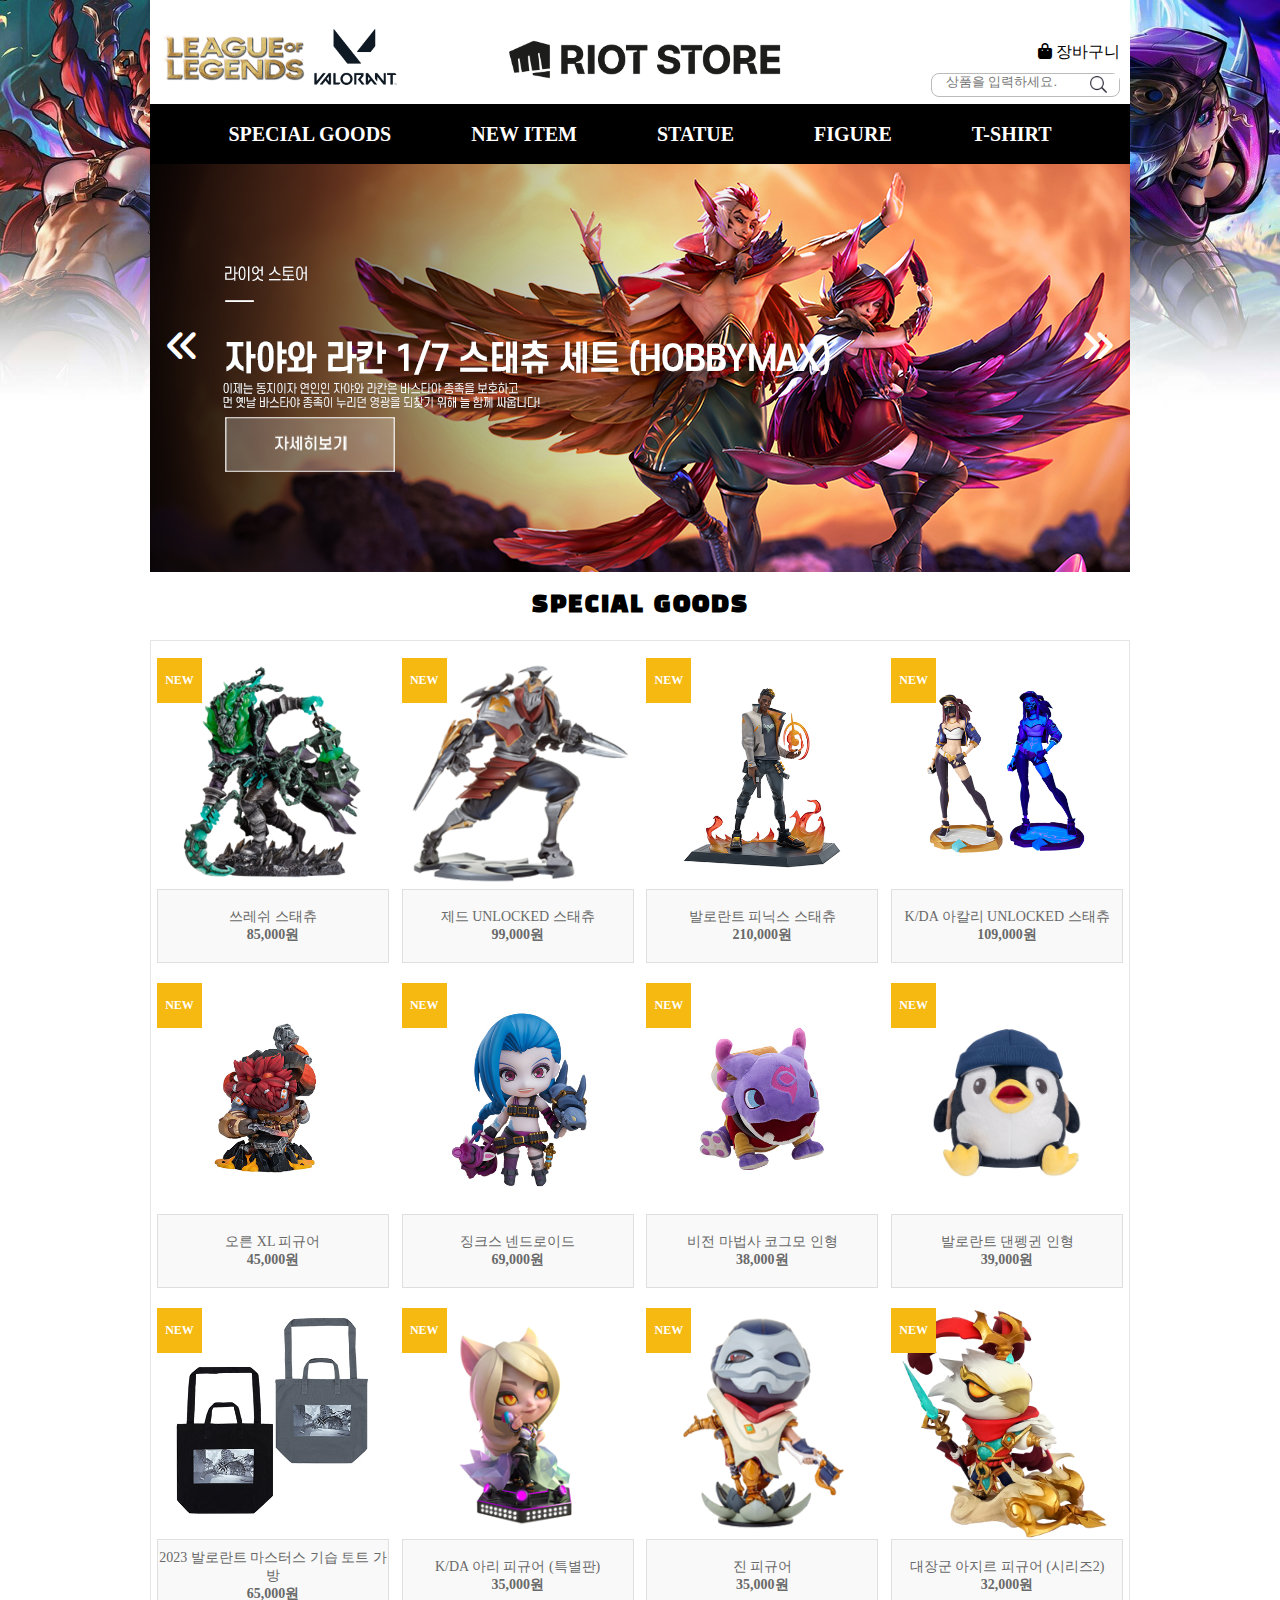
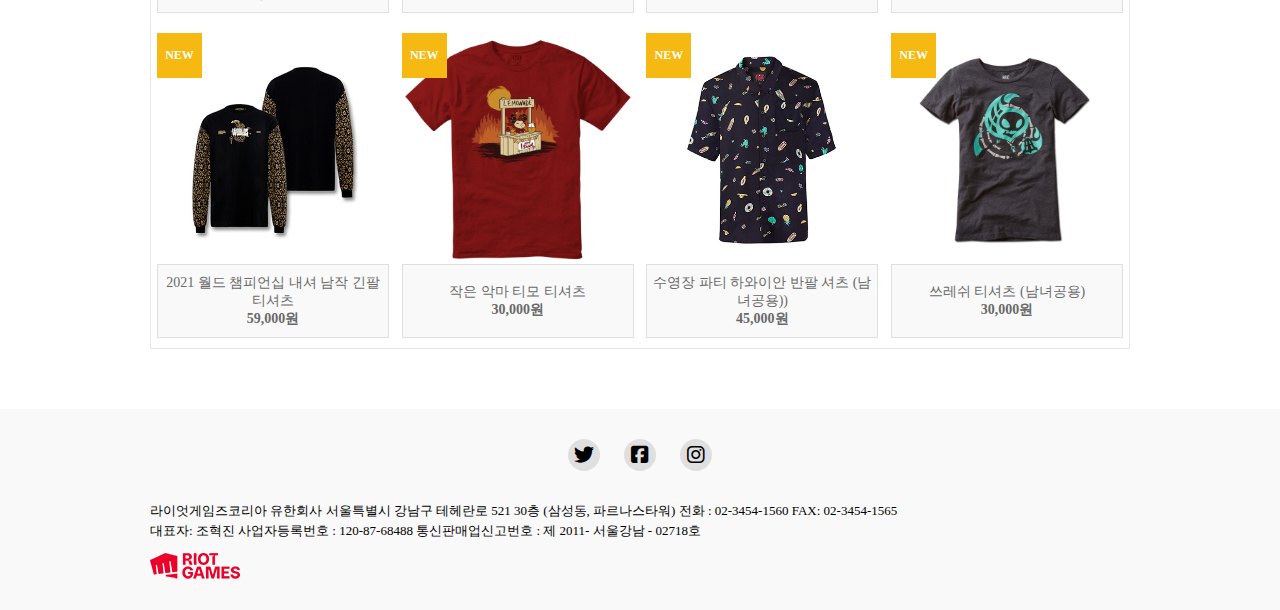
==== commit 00953c69: "이미지주소변경" ====
--- a/index.html
+++ b/index.html
@@ -67,27 +67,6 @@
       </div>
       <!-- 스페셜상품 -->
       <div class="wrap_good">
-        <!-- <h2 class="title1_h2"></h2>
-        <div class="wrap_good_items"> -->
-        <!-- <div class="wrap_item">
-            <div class="box_item">
-              <span class="option new" ::before>
-                <span class="option_text">NEW</span>
-              </span>
-            </div>
-            <div class="item_img">
-              <img src="./images/01_special/specialgoods_1.jpg" alt="" />
-              <div class="back">
-                <a href="#"><i class="fas fa-search"></i></a>
-                <a href="#"><i class="fa-solid fa-cart-shopping"></i></a>
-              </div>
-            </div>
-            <div class="item_name">
-              <p class="txt">요네 Unlocked 스태츄</p>
-              <b>99,000원</b>
-            </div>
-          </div>-->
-        <!-- </div> -->
       </div>
     </div>
 
--- a/css/store.css
+++ b/css/store.css
@@ -22,7 +22,7 @@
 }
 /* body 배경화면 */
 body {
-  background-image: url(../images/i8268737542.jpg);
+  background-image: url(../images/HEADER/body_background.jpg);
   background-repeat: no-repeat;
   background-size: 100% auto;
 }
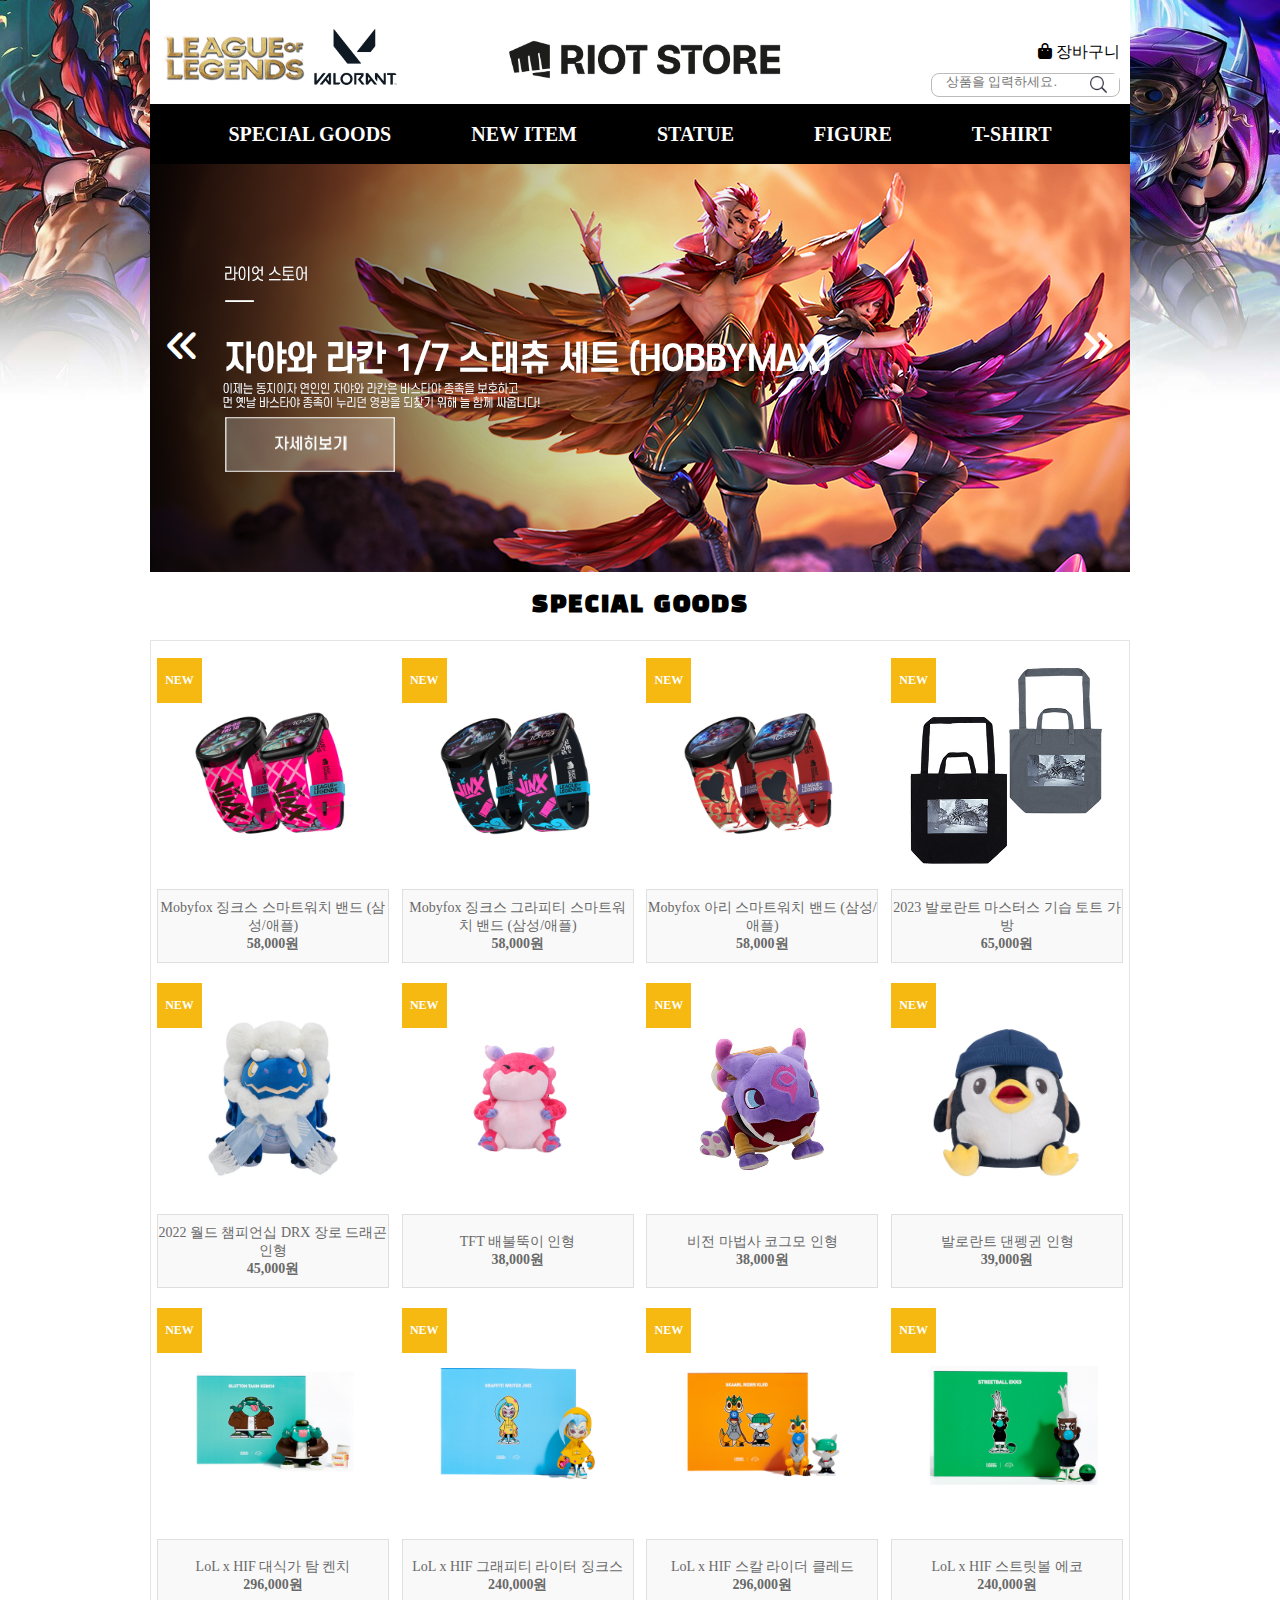
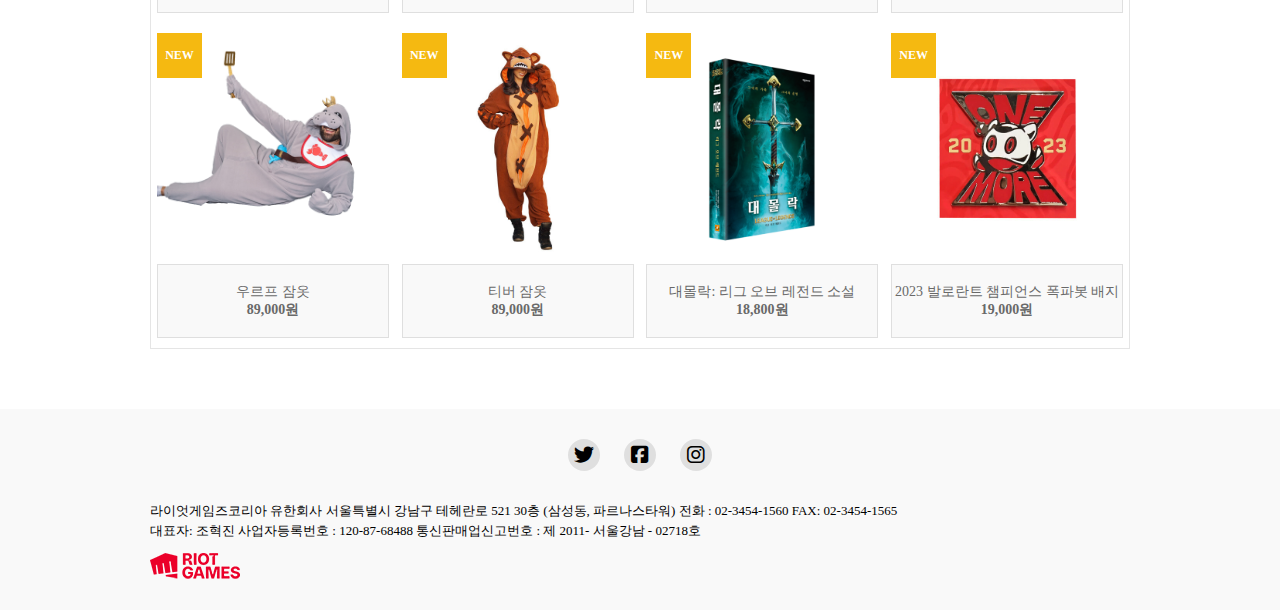
==== commit 4de21988: "HTML 수정" ====
--- a/index.html
+++ b/index.html
@@ -66,8 +66,7 @@
         </div>
       </div>
       <!-- 스페셜상품 -->
-      <div class="wrap_good">
-      </div>
+      <div class="wrap_good"></div>
     </div>
 
     <div class="store_footer"></div>
@@ -76,22 +75,22 @@
       // 메인이미지 버튼
       let count = 0;
       $(".mbtn button") // 버튼 클릭
-        .eq(0) // 첫번째 버튼 클릭
+        .eq(0) // << 버튼 클릭
         .on("click", function () {
           if (count > 0) {
             $(".wrap_img ul").animate({
-              left: "+=980px", // 사진크기만큼 오른쪽으로 이동
+              left: "+=980px", // 사진크기만큼 왼쪽으로 이동
             });
             count--;
           }
         });
 
       $(".mbtn button") // 버튼 클릭
-        .eq(1) // 두번째 버튼 클릭
+        .eq(1) // >> 버튼 클릭
         .on("click", function () {
           if (count < 3) {
             $(".wrap_img ul").animate({
-              left: "-=980px", // 사진크기만큼 왼쪽으로 이동
+              left: "-=980px", // 사진크기만큼 오른쪽으로 이동
             });
             count++;
           }
--- a/css/store.css
+++ b/css/store.css
@@ -20,6 +20,7 @@
   letter-spacing: 2px;
   font-size: 23px;
 }
+
 /* body 배경화면 */
 body {
   background-image: url(../images/HEADER/body_background.jpg);
--- a/css/hf.css
+++ b/css/hf.css
@@ -3,9 +3,18 @@
   padding: 0;
   margin: 0;
 }
+.row {
+  max-width: 980px;
+  margin: 0 auto;
+  padding: 0 10px;
+}
 a {
   text-decoration: none;
   color: inherit;
+}
+ul,
+li {
+  list-style: none;
 }
 input:focus {
   outline: none;
